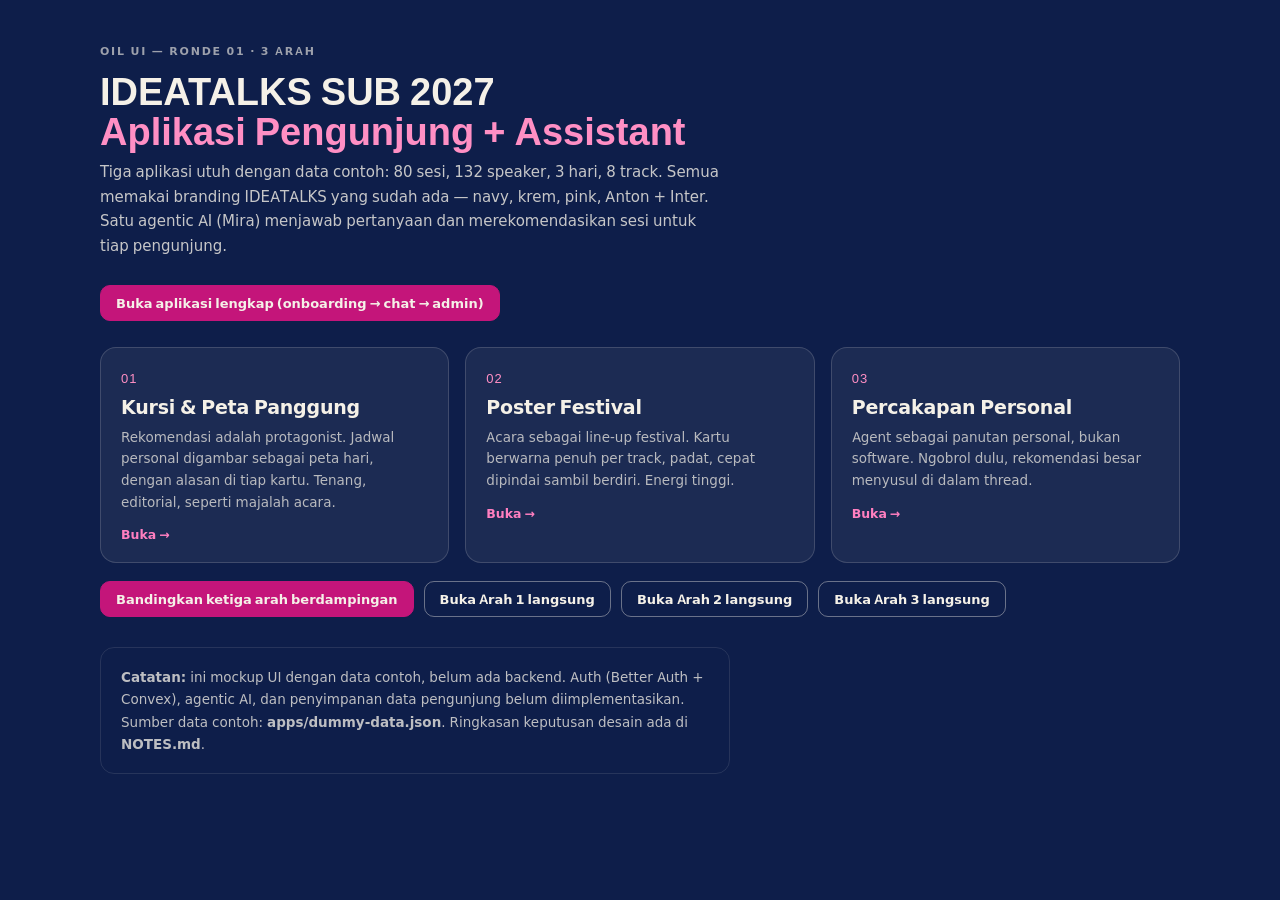
==== index.html @ 7e5f146d "IDEATALKS SUB 2027: mockup aplikasi pengunjung + assistant (oil-ui)" ====
<!doctype html>
<html lang="id"><head><meta charset="utf-8"><meta name="viewport" content="width=device-width,initial-scale=1">
<title>IDEATALKS 2027 — Mockup 3 Arah</title>
<style>
@font-face{font-family:'InterV';src:url('fonts/inter.woff2') format('woff2');font-weight:100 900}
@font-face{font-family:'Anton';src:url('fonts/anton.woff2') format('woff2')}
*{box-sizing:border-box;margin:0;padding:0}
body{font-family:'InterV',system-ui,sans-serif;background:#0E1E4A;color:#F5F1E8;min-height:100vh;padding:44px 22px}
.wrap{max-width:1080px;margin:0 auto}
.eyebrow{font-size:11px;letter-spacing:.16em;text-transform:uppercase;opacity:.62;font-weight:600}
h1{font-family:'Anton',Impact,sans-serif;font-size:38px;line-height:1.05;margin:12px 0 10px}
h1 em{font-style:normal;color:#FF8FC4}
p.lead{font-size:15px;line-height:1.65;opacity:.8;max-width:62ch}
.grid{display:grid;grid-template-columns:repeat(auto-fit,minmax(290px,1fr));gap:16px;margin-top:32px}
a.card{display:block;text-decoration:none;color:inherit;background:rgba(245,241,232,.06);border:1px solid rgba(245,241,232,.16);border-radius:16px;padding:20px;transition:.15s}
a.card:hover{background:rgba(245,241,232,.11);transform:translateY(-2px)}
.no{font-family:'Anton',Impact,sans-serif;font-size:13px;color:#FF8FC4;letter-spacing:.08em}
a.card h2{font-size:19px;font-weight:700;margin:9px 0 8px;letter-spacing:-.01em}
a.card p{font-size:13.5px;line-height:1.6;opacity:.72}
a.card .go{margin-top:14px;font-size:12.5px;font-weight:600;color:#FF7FC0}
.note{margin-top:30px;padding:18px 20px;border:1px solid rgba(245,241,232,.14);border-radius:14px;font-size:13.5px;line-height:1.65;opacity:.76;max-width:70ch}
.note b{color:#F5F1E8;opacity:1}
.row{display:flex;gap:10px;flex-wrap:wrap;margin-top:18px}
.row a{font-size:13px;font-weight:600;text-decoration:none;color:#F5F1E8;border:1px solid rgba(245,241,232,.4);padding:9px 15px;border-radius:10px}
.row a.main{background:#C4157A;border-color:#C4157A}
</style></head><body><div class="wrap">
<div class="eyebrow">Oil UI — Ronde 01 · 3 arah</div>
<h1>IDEATALKS SUB 2027<br><em>Aplikasi Pengunjung + Assistant</em></h1>
<p class="lead">Tiga aplikasi utuh dengan data contoh: 80 sesi, 132 speaker, 3 hari, 8 track. Semua memakai branding IDEATALKS yang sudah ada — navy, krem, pink, Anton + Inter. Satu agentic AI (Mira) menjawab pertanyaan dan merekomendasikan sesi untuk tiap pengunjung.</p>
<div class="row" style="margin-top:26px">
<a class="main" href="app/index.html">Buka aplikasi lengkap (onboarding → chat → admin)</a>
</div>
<div class="grid" style="margin-top:26px">
<a class="card" href="explore/style-explorer.html"><div class="no">01</div><h2>Kursi &amp; Peta Panggung</h2><p>Rekomendasi adalah protagonist. Jadwal personal digambar sebagai peta hari, dengan alasan di tiap kartu. Tenang, editorial, seperti majalah acara.</p><div class="go">Buka →</div></a>
<a class="card" href="explore/style-explorer.html"><div class="no">02</div><h2>Poster Festival</h2><p>Acara sebagai line-up festival. Kartu berwarna penuh per track, padat, cepat dipindai sambil berdiri. Energi tinggi.</p><div class="go">Buka →</div></a>
<a class="card" href="explore/style-explorer.html"><div class="no">03</div><h2>Percakapan Personal</h2><p>Agent sebagai panutan personal, bukan software. Ngobrol dulu, rekomendasi besar menyusul di dalam thread.</p><div class="go">Buka →</div></a>
</div>
<div class="row">
<a class="main" href="explore/style-explorer.html">Bandingkan ketiga arah berdampingan</a>
<a href="apps/a1-kursi.html">Buka Arah 1 langsung</a>
<a href="apps/a2-festival.html">Buka Arah 2 langsung</a>
<a href="apps/a3-obrol.html">Buka Arah 3 langsung</a>
</div>
<div class="note"><b>Catatan:</b> ini mockup UI dengan data contoh, belum ada backend. Auth (Better Auth + Convex), agentic AI, dan penyimpanan data pengunjung belum diimplementasikan. Sumber data contoh: <b>apps/dummy-data.json</b>. Ringkasan keputusan desain ada di <b>NOTES.md</b>.</div>
</div></body></html>
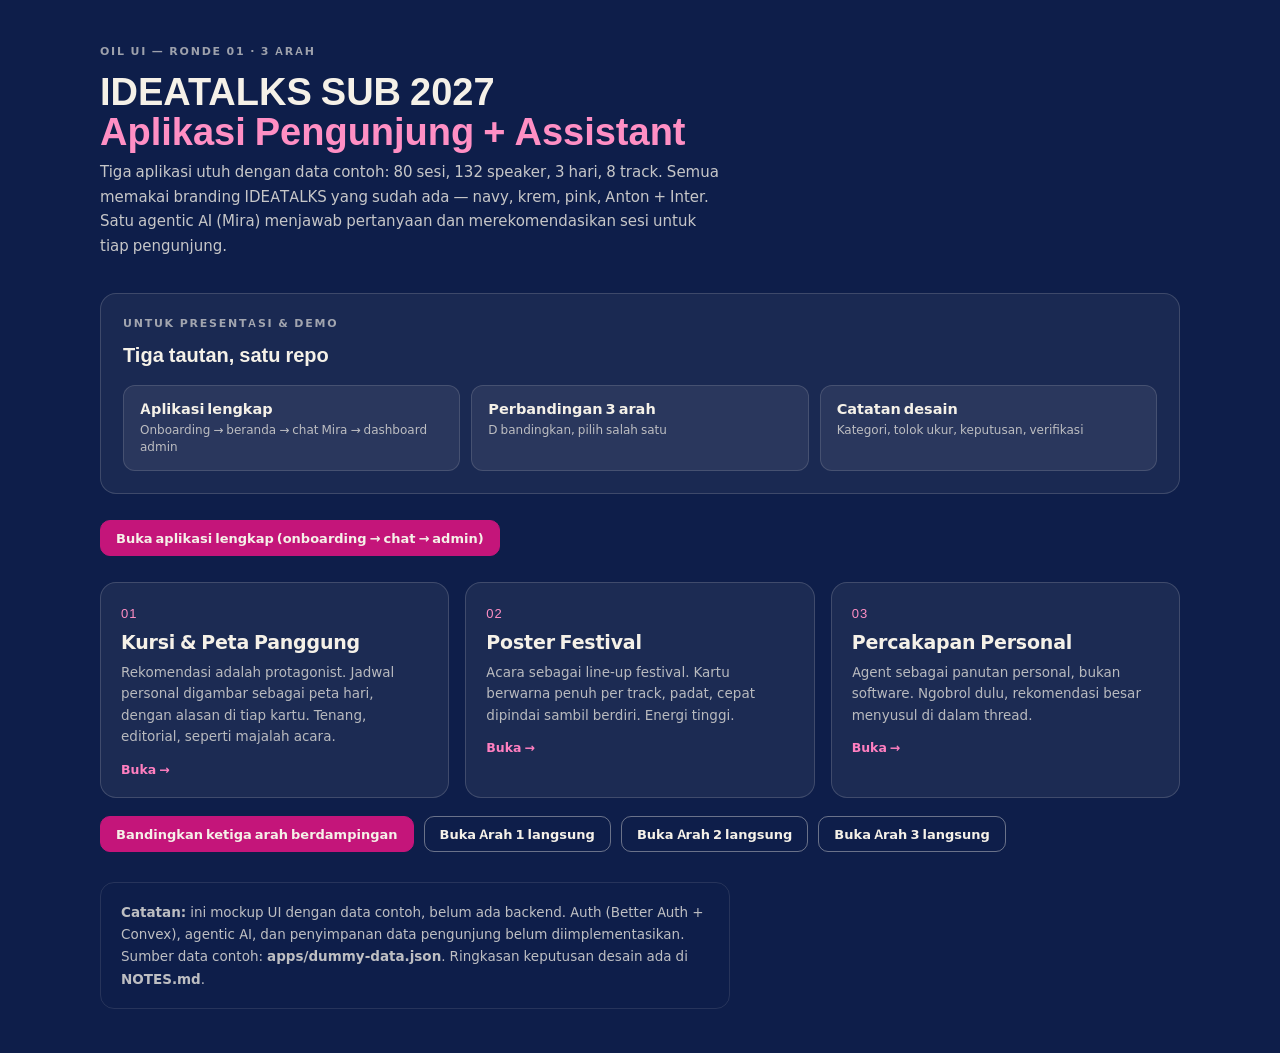
==== commit fec074d4: "Tambah blok tautan presentasi di halaman index" ====
--- a/index.html
+++ b/index.html
@@ -23,10 +23,32 @@
 .row{display:flex;gap:10px;flex-wrap:wrap;margin-top:18px}
 .row a{font-size:13px;font-weight:600;text-decoration:none;color:#F5F1E8;border:1px solid rgba(245,241,232,.4);padding:9px 15px;border-radius:10px}
 .row a.main{background:#C4157A;border-color:#C4157A}
+
+.present{margin-top:34px;padding:22px;border:1px solid rgba(245,241,232,.16);border-radius:16px;background:rgba(245,241,232,.05)}
+.pres-head h2{font-family:'Anton',Impact,sans-serif;font-size:20px;margin-top:8px}
+.pres-links{display:grid;grid-template-columns:repeat(auto-fit,minmax(210px,1fr));gap:11px;margin-top:16px}
+.pres-links a{text-decoration:none;color:inherit;background:rgba(245,241,232,.07);border:1px solid rgba(245,241,232,.14);border-radius:12px;padding:14px 16px;display:block;transition:.15s}
+.pres-links a:hover{background:rgba(245,241,232,.13)}
+.pres-links b{display:block;font-size:14.5px;margin-bottom:4px}
+.pres-links span{font-size:12px;line-height:1.45;opacity:.72;display:block}
 </style></head><body><div class="wrap">
 <div class="eyebrow">Oil UI — Ronde 01 · 3 arah</div>
 <h1>IDEATALKS SUB 2027<br><em>Aplikasi Pengunjung + Assistant</em></h1>
 <p class="lead">Tiga aplikasi utuh dengan data contoh: 80 sesi, 132 speaker, 3 hari, 8 track. Semua memakai branding IDEATALKS yang sudah ada — navy, krem, pink, Anton + Inter. Satu agentic AI (Mira) menjawab pertanyaan dan merekomendasikan sesi untuk tiap pengunjung.</p>
+<div class="present">
+  <div class="pres-head">
+    <div>
+      <div class="eyebrow">Untuk presentasi &amp; demo</div>
+      <h2>Tiga tautan, satu repo</h2>
+    </div>
+  </div>
+  <div class="pres-links">
+    <a href="app/index.html"><b>Aplikasi lengkap</b><span>Onboarding → beranda → chat Mira → dashboard admin</span></a>
+    <a href="explore/style-explorer.html"><b>Perbandingan 3 arah</b><span>D bandingkan, pilih salah satu</span></a>
+    <a href="NOTES.md"><b>Catatan desain</b><span>Kategori, tolok ukur, keputusan, verifikasi</span></a>
+  </div>
+</div>
+
 <div class="row" style="margin-top:26px">
 <a class="main" href="app/index.html">Buka aplikasi lengkap (onboarding → chat → admin)</a>
 </div>
